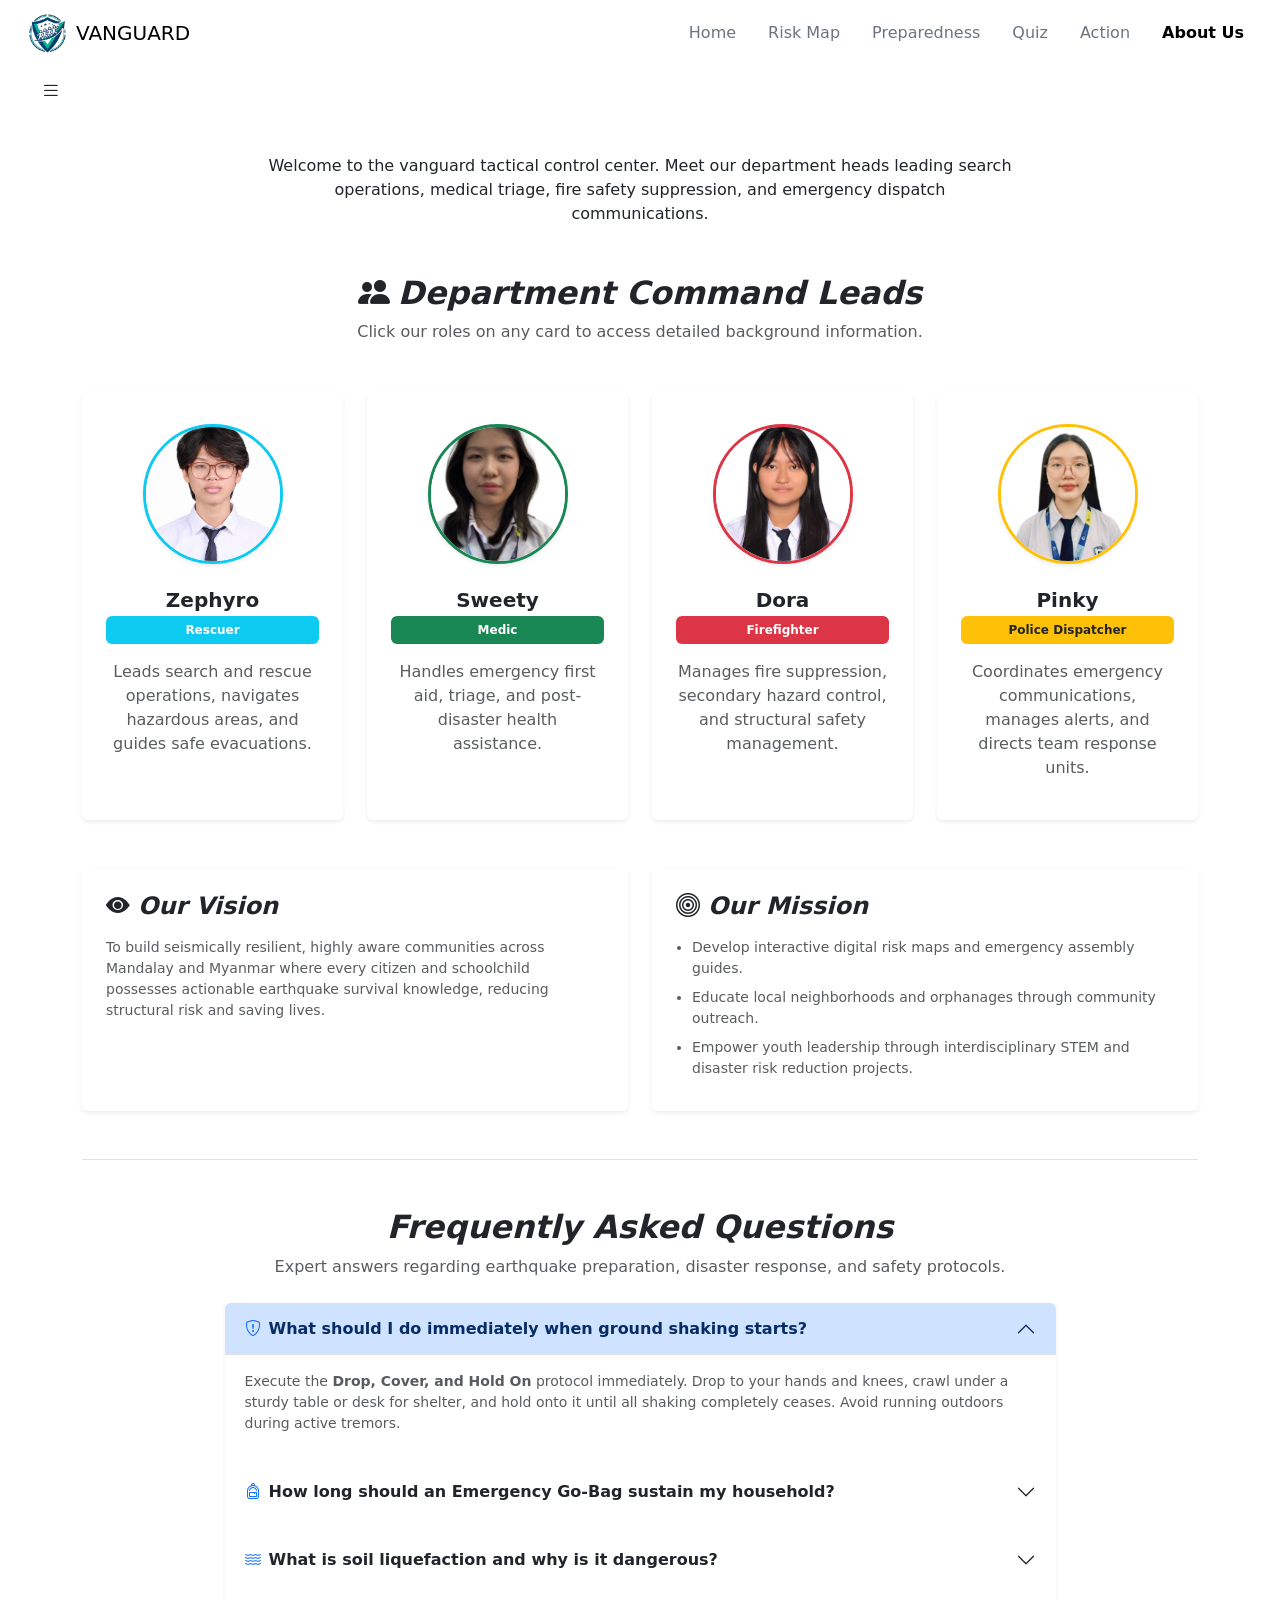
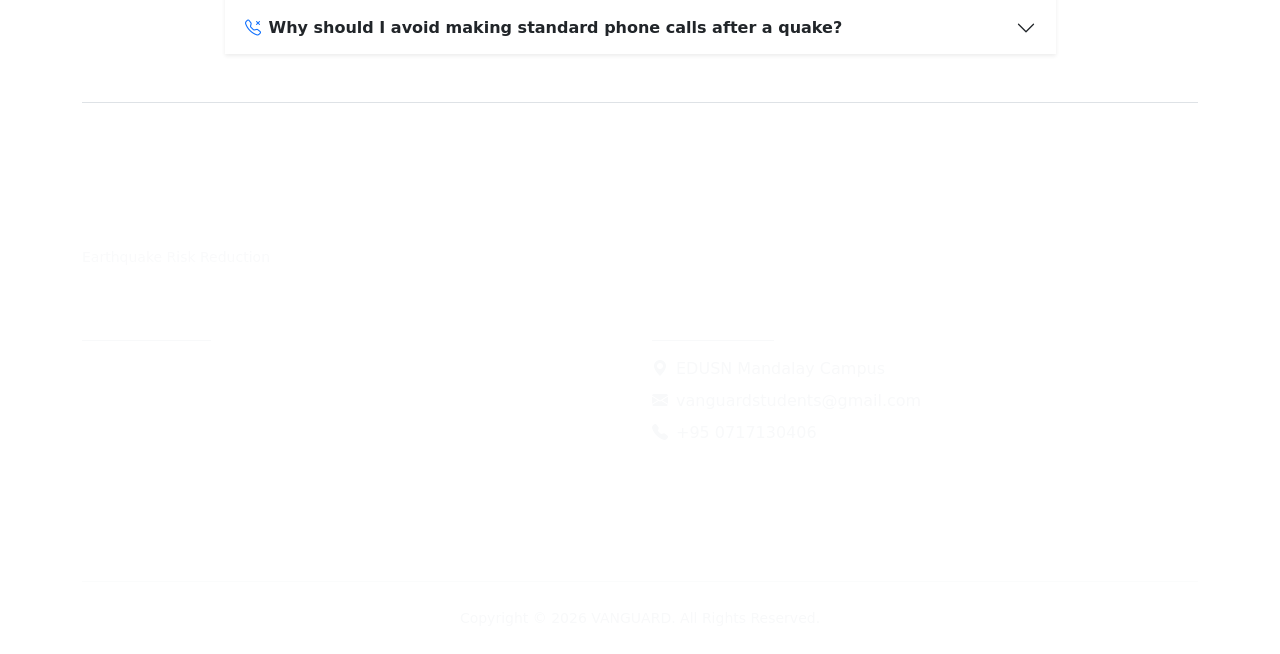
==== pages/aboutus.html @ becb5d5d "Add files via upload" ====
<!DOCTYPE html>
<html lang="en">
<head>
  <meta charset="UTF-8">
  <meta name="viewport" content="width=device-width, initial-scale=1.0">
  <title>EARTHQUAKE RISK REDUCTION</title>
  <link rel="stylesheet" href="https://cdn.jsdelivr.net/npm/bootstrap@5.3.3/dist/css/bootstrap.min.css">
  <link rel="stylesheet" href="https://cdn.jsdelivr.net/npm/bootstrap-icons@1.11.3/font/bootstrap-icons.min.css">
  <link rel="stylesheet" href="https://unpkg.com/aos@2.3.1/dist/aos.css">
  <script src="https://cdn.jsdelivr.net/npm/bootstrap@5.3.3/dist/js/bootstrap.bundle.min.js"></script>
  <script src="https://unpkg.com/aos@2.3.1/dist/aos.js"></script>
  <link rel="stylesheet" href="../style.css">
  <link rel="shortcut icon" href="../media/logo.png">
</head>
<body class="background" data-bs-spy="scroll" data-bs-target="#aboutNavbar" data-bs-root-margin="0px 0px -40%" data-bs-smooth-scroll="true">

  <!-- NAVBAR -->
  <nav class="navbar navbar-expand-lg sticky-top px-2 px-sm-3" id="aboutNavbar" data-aos="fade-down">
    <div class="container-fluid">
      <a class="navbar-brand d-flex align-items-center gap-2" href="../index.html">
        <img src="../media/logo.png" alt="logo" width="40" height="40" class="img-fluid">
        <span>VANGUARD</span>
      </a>

      <button class="navbar-toggler border-0" type="button" data-bs-toggle="collapse" data-bs-target="#navMenu" aria-controls="navMenu" aria-expanded="false" aria-label="Toggle navigation">
        <span class="navbar-toggler-icon"></span>
      </button>

      <div class="collapse navbar-collapse" id="navMenu">
        <ul class="navbar-nav ms-auto flex-column flex-lg-row gap-2 gap-lg-3 fw-medium my-2 my-lg-0">
          <li class="nav-item"><a class="nav-link text-secondary" href="../index.html">Home</a></li>
          <li class="nav-item"><a class="nav-link text-secondary" href="riskmap.html">Risk Map</a></li>
          <li class="nav-item"><a class="nav-link text-secondary" href="preparedness.html">Preparedness</a></li>
          <li class="nav-item"><a class="nav-link text-secondary" href="quiz.html">Quiz</a></li>
          <li class="nav-item"><a class="nav-link text-secondary" href="action.html">Action</a></li>
          <li class="nav-item"><a class="nav-link active text-dark-blue fw-bold" href="aboutus.html">About Us</a></li>
  
        </ul>
      </div>
    </div>
  </nav>

  <!-- MENU TOGGLE -->
  <div class="text-center position-relative px-3">
    
    <div class="hero-menu-toggle px-2 d-none d-lg-block">
      <button class="btn rounded-pill px-3 py-2 fw-semibold d-flex align-items-center gap-2" type="button" data-bs-toggle="offcanvas" data-bs-target="#offcanvasNavbar">
        <i class="bi bi-list fs-5"></i>
      </button>
    </div>

  </div>


  <!-- OFFCANVAS MENU -->
  <div class="offcanvas offcanvas-end shadow" tabindex="-1" id="offcanvasNavbar">
    <div class="offcanvas-header border-bottom">
      <h5 class="offcanvas-title fw-bold text-dark-blue d-flex align-items-center gap-2">
        <img src="../media/logo.png" alt="logo" width="35" height="35">
        VANGUARD Menu
      </h5>
      <button type="button" class="btn-close" data-bs-dismiss="offcanvas" aria-label="Close"></button>
    </div>
    <div class="offcanvas-body">
      <ul class="navbar-nav justify-content-end flex-grow-1 pe-3">
        <li class="nav-item mb-2"><a class="nav-link" href="#hero-about"><i class="bi bi-stars me-2"></i>Magical Command Hub</a></li>
        <li class="nav-item mb-2"><a class="nav-link" href="#team-section"><i class="bi bi-shield-shaded me-2"></i>Department Command Heads</a></li>
        <li class="nav-item mb-2"><a class="nav-link" href="#faq"><i class="bi bi-question-circle me-2"></i>Frequently Asked Questions</a></li>
      </ul>
      <div class="mt-4 p-3 rounded border shadow-sm">
        <small class="text-muted d-block mb-1">Year 9 PBL Project</small>
        <strong class="text-dark">Earthquake Risk Reduction</strong>
      </div>
    </div>
  </div>

  <main class="container py-4 mt-2 mt-md-3">

    <!-- HERO SECTION -->
    <section class="text-center mb-5" id="hero-about" data-aos="fade-up">
      <p class="col-lg-8 mx-auto lead fs-6">
        Welcome to the vanguard tactical control center. Meet our department heads leading search operations, medical triage, fire safety suppression, and emergency dispatch communications.
      </p>
    </section>

    <!-- DEPARTMENT HEADS TEAM SECTION -->
    <section class="mb-5" id="team-section" data-aos="fade-up">
      <div class="text-center mb-5">
        <h2 class="fw-bold text-dark-blue fst-italic"><i class="bi bi-people-fill me-2"></i>Department Command Leads</h2>
        <p class="text-muted">Click our roles on any card to access detailed background information.</p>
      </div>

      <div class="row g-4">
        
        <!-- ZEPHYRO -->
        <div class="col-sm-6 col-lg-3" data-aos="zoom-in" data-aos-delay="100">
          <div class="card h-100 border-0 shadow-sm text-center p-3">
            <div class="position-relative mx-auto my-3 overflow-hidden rounded-circle border border-3 border-info shadow-sm" style="width: 140px; height: 140px;">
              <img src="../media/Zephyro.jpg" class="w-100 h-100" style="object-fit: cover;" alt="Zephyro">
            </div>
            <div class="card-body p-2 d-flex flex-column">
              <h5 class="fw-bold text-dark mb-1">Zephyro</h5>
              <span class="badge bg-info text-white fw-bold mb-3 py-2" data-bs-toggle="modal" data-bs-target="#zephyroModal">Rescuer </span>
              <p class="text-muted extra-small flex-grow-1">Leads search and rescue operations, navigates hazardous areas, and guides safe evacuations.</p>
            </div>
          </div>
        </div>

        <!-- SWEETY -->
        <div class="col-sm-6 col-lg-3" data-aos="zoom-in" data-aos-delay="200">
          <div class="card h-100 border-0 shadow-sm text-center p-3">
            <div class="position-relative mx-auto my-3 overflow-hidden rounded-circle border border-3 border-success shadow-sm" style="width: 140px; height: 140px;">
              <img src="../media/Sweety.jpg" class="w-100 h-100" style="object-fit: cover;" alt="Sweety">
            </div>
            <div class="card-body p-2 d-flex flex-column">
              <h5 class="fw-bold text-dark mb-1">Sweety</h5>
              <span class="badge bg-success text-white fw-bold mb-3 py-2" data-bs-target="#sweetyModal" data-bs-toggle="modal">Medic </span>
              <p class="text-muted extra-small flex-grow-1">Handles emergency first aid, triage, and post-disaster health assistance.</p>
            </div>
          </div>
        </div>

        <!-- DORA -->
        <div class="col-sm-6 col-lg-3" data-aos="zoom-in" data-aos-delay="300">
          <div class="card h-100 border-0 shadow-sm text-center p-3">
            <div class="position-relative mx-auto my-3 overflow-hidden rounded-circle border border-3 border-danger shadow-sm" style="width: 140px; height: 140px;">
              <img src="../media/Dora.jpg" class="w-100 h-100" style="object-fit: cover;" alt="Dora">
            </div>
            <div class="card-body p-2 d-flex flex-column">
              <h5 class="fw-bold text-dark mb-1">Dora</h5>
              <span class="badge bg-danger text-white fw-bold mb-3 py-2" data-bs-toggle="modal" data-bs-target="#doraModal">Firefighter</span>
              <p class="text-muted extra-small flex-grow-1">Manages fire suppression, secondary hazard control, and structural safety management.</p>
            </div>
          </div>
        </div>

        <!-- PINKY -->
        <div class="col-sm-6 col-lg-3" data-aos="zoom-in" data-aos-delay="400">
          <div class="card h-100 border-0 shadow-sm text-center p-3">
            <div class="position-relative mx-auto my-3 overflow-hidden rounded-circle border border-3 border-warning shadow-sm" style="width: 140px; height: 140px;">
              <img src="../media/Pinky.jpg" class="w-100 h-100" style="object-fit: cover;" alt="Pinky">
            </div>
            <div class="card-body p-2 d-flex flex-column">
              <h5 class="fw-bold text-dark mb-1">Pinky</h5>
              <span class="badge bg-warning text-dark fw-bold mb-3 py-2" data-bs-target="#pinkyModal" data-bs-toggle="modal">Police Dispatcher</span>
              <p class="text-muted extra-small flex-grow-1">Coordinates emergency communications, manages alerts, and directs team response units.</p>
            </div>
          </div>
        </div>

      </div>
    </section>

    <section class="mb-5" id="vision-mission" data-aos="fade-up">
      <div class="row g-4">
        <div class="col-md-6" data-aos="fade-right">
          <div class="card p-4 h-100 shadow-sm border-0">
            <h4 class="fw-bold text-dark-blue fst-italic mb-3"><i class="bi bi-eye-fill me-2"></i>Our Vision</h4>
            <p class="text-muted small mb-0">
              To build seismically resilient, highly aware communities across Mandalay and Myanmar where every citizen and schoolchild possesses actionable earthquake survival knowledge, reducing structural risk and saving lives.
            </p>
          </div>
        </div>
        <div class="col-md-6" data-aos="fade-left">
          <div class="card p-4 h-100 shadow-sm border-0">
            <h4 class="fw-bold text-dark-blue fst-italic mb-3"><i class="bi bi-bullseye me-2"></i>Our Mission</h4>
            <ul class="text-muted small ps-3 mb-0">
              <li class="mb-2">Develop interactive digital risk maps and emergency assembly guides.</li>
              <li class="mb-2">Educate local neighborhoods and orphanages through community outreach.</li>
              <li class="mb-2">Empower youth leadership through interdisciplinary STEM and disaster risk reduction projects.</li>
            </ul>
          </div>
        </div>
      </div>
    </section>

    <!-- FAQ SECTION -->
    <section class="py-5 border-top border-bottom mb-5" id="faq" data-aos="fade-up">
      <div class="text-center mb-4">
        <h2 class="fw-bold text-dark-blue fst-italic">Frequently Asked Questions</h2>
        <p class="text-muted">Expert answers regarding earthquake preparation, disaster response, and safety protocols.</p>
      </div>

      <div class="row justify-content-center">
        <div class="col-lg-9">
          <div class="accordion shadow-sm" id="faqAccordion">
            
            <div class="accordion-item border-0 mb-3 rounded overflow-hidden border">
              <h2 class="accordion-header">
                <button class="accordion-button fw-bold" type="button" data-bs-toggle="collapse" data-bs-target="#faqOne">
                  <i class="bi bi-shield-exclamation text-primary me-2"></i> What should I do immediately when ground shaking starts?
                </button>
              </h2>
              <div id="faqOne" class="accordion-collapse collapse show" data-bs-parent="#faqAccordion">
                <div class="accordion-body text-muted small">
                  Execute the <strong>Drop, Cover, and Hold On</strong> protocol immediately. Drop to your hands and knees, crawl under a sturdy table or desk for shelter, and hold onto it until all shaking completely ceases. Avoid running outdoors during active tremors.
                </div>
              </div>
            </div>

            <div class="accordion-item border-0 mb-3 rounded overflow-hidden border">
              <h2 class="accordion-header">
                <button class="accordion-button collapsed fw-bold" type="button" data-bs-toggle="collapse" data-bs-target="#faqTwo">
                  <i class="bi bi-backpack text-primary me-2"></i> How long should an Emergency Go-Bag sustain my household?
                </button>
              </h2>
              <div id="faqTwo" class="accordion-collapse collapse" data-bs-parent="#faqAccordion">
                <div class="accordion-body text-muted small">
                  Your go-bag should contain at least <strong>72 hours (3 days)</strong> of self-sufficiency supplies, including 1 gallon of drinking water per person daily, non-perishable food items, first-aid supplies, flashlights, and vital personal documents.
                </div>
              </div>
            </div>

            <div class="accordion-item border-0 mb-3 rounded overflow-hidden border">
              <h2 class="accordion-header">
                <button class="accordion-button collapsed fw-bold" type="button" data-bs-toggle="collapse" data-bs-target="#faqThree">
                  <i class="bi bi-water text-primary me-2"></i> What is soil liquefaction and why is it dangerous?
                </button>
              </h2>
              <div id="faqThree" class="accordion-collapse collapse" data-bs-parent="#faqAccordion">
                <div class="accordion-body text-muted small">
                  Soil liquefaction happens when saturated, loose soil temporarily loses its solid strength during heavy ground shaking and behaves like thick quicksand, causing heavy buildings and infrastructure to sink or tip over.
                </div>
              </div>
            </div>

            <div class="accordion-item border-0 rounded overflow-hidden border">
              <h2 class="accordion-header">
                <button class="accordion-button collapsed fw-bold" type="button" data-bs-toggle="collapse" data-bs-target="#faqFour">
                  <i class="bi bi-telephone-x text-primary me-2"></i> Why should I avoid making standard phone calls after a quake?
                </button>
              </h2>
              <div id="faqFour" class="accordion-collapse collapse" data-bs-parent="#faqAccordion">
                <div class="accordion-body text-muted small">
                  Cellular networks easily get jammed immediately after major earthquakes due to sudden call volume spikes. Use text messaging (SMS) or internet data apps instead to preserve bandwidth for emergency responders.
                </div>
              </div>
            </div>

          </div>
        </div>
      </div>
    </section>


  </main>



  <!-- TEAM MEMBER MODALS -->

  <!-- ZEPHYRO MODAL -->
  <div class="modal fade" id="zephyroModal" tabindex="-1" aria-hidden="true">
    <div class="modal-dialog modal-dialog-centered">
      <div class="modal-content border-0 rounded-4 shadow-lg">
        <div class="modal-header border-bottom">
          <h5 class="modal-title fw-bold text-info"><i class="bi bi-shield-fill-check me-2"></i>Zephyro — Head of Search & Rescue</h5>
          <button type="button" class="btn-close" data-bs-dismiss="modal" aria-label="Close"></button>
        </div>
        <div class="modal-body">
          <div class="text-center mb-3">
            <img src="../media/Zephyro.jpg" class="rounded-circle border border-3 border-info" width="110" height="110" style="object-fit: cover;" alt="Zephyro">
            <h5 class="fw-bold mt-2 mb-0">Zephyro</h5>
            <span class="badge bg-info px-3 py-1 mt-1">Rescuer & Tactical Operations Lead</span>
          </div>
          <h6 class="fw-bold text-dark mt-3">Department Responsibilities:</h6>
          <ul class="text-muted small ps-3">
            <li class="mb-1">Leads tactical search and rescue operations across damaged structures.</li>
            <li class="mb-1">Navigates hazardous debris fields and unstable seismic zones.</li>
            <li class="mb-1">Guides civilian evacuation routes toward safe stadium assembly points.</li>
          </ul>
        </div>
        <div class="modal-footer border-0">
          <button type="button" class="btn btn-secondary btn-sm rounded-pill px-4" data-bs-dismiss="modal">Close</button>
        </div>
      </div>
    </div>
  </div>

  <!-- SWEETY MODAL -->
  <div class="modal fade" id="sweetyModal" tabindex="-1" aria-hidden="true">
    <div class="modal-dialog modal-dialog-centered">
      <div class="modal-content border-0 rounded-4 shadow-lg">
        <div class="modal-header border-bottom">
          <h5 class="modal-title fw-bold text-success"><i class="bi bi-heart-pulse-fill me-2"></i>Sweety — Head of Medical Dept</h5>
          <button type="button" class="btn-close" data-bs-dismiss="modal" aria-label="Close"></button>
        </div>
        <div class="modal-body">
          <div class="text-center mb-3">
            <img src="../media/Sweety.jpg" class="rounded-circle border border-3 border-success" width="110" height="110" style="object-fit: cover;" alt="Sweety">
            <h5 class="fw-bold mt-2 mb-0">Sweety</h5>
            <span class="badge bg-success px-3 py-1 mt-1">Medic & Triage Specialist</span>
          </div>
          <h6 class="fw-bold text-dark mt-3">Department Responsibilities:</h6>
          <ul class="text-muted small ps-3">
            <li class="mb-1">Manages emergency first aid stations and patient triage protocols.</li>
            <li class="mb-1">Provides critical post-disaster health assistance and injury stabilization.</li>
            <li class="mb-1">Coordinates medical supply distribution at regional stadium camps.</li>
          </ul>
        </div>
        <div class="modal-footer border-0">
          <button type="button" class="btn btn-secondary btn-sm rounded-pill px-4" data-bs-dismiss="modal">Close</button>
        </div>
      </div>
    </div>
  </div>

  <!-- DORA MODAL -->
  <div class="modal fade" id="doraModal" tabindex="-1" aria-hidden="true">
    <div class="modal-dialog modal-dialog-centered">
      <div class="modal-content border-0 rounded-4 shadow-lg">
        <div class="modal-header border-bottom">
          <h5 class="modal-title fw-bold text-danger"><i class="bi bi-fire me-2"></i>Dora — Head of Fire Safety</h5>
          <button type="button" class="btn-close" data-bs-dismiss="modal" aria-label="Close"></button>
        </div>
        <div class="modal-body">
          <div class="text-center mb-3">
            <img src="../media/Dora.jpg" class="rounded-circle border border-3 border-danger" width="110" height="110" style="object-fit: cover;" alt="Dora">
            <h5 class="fw-bold mt-2 mb-0">Dora</h5>
            <span class="badge bg-danger px-3 py-1 mt-1">Firefighter & Structural Hazard Lead</span>
          </div>
          <h6 class="fw-bold text-dark mt-3">Department Responsibilities:</h6>
          <ul class="text-muted small ps-3">
            <li class="mb-1">Manages emergency fire suppression caused by ruptured gas lines.</li>
            <li class="mb-1">Controls secondary seismic hazards like electrical shorts and chemical spills.</li>
            <li class="mb-1">Conducts structural safety assessments on damaged urban buildings.</li>
          </ul>
        </div>
        <div class="modal-footer border-0">
          <button type="button" class="btn btn-secondary btn-sm rounded-pill px-4" data-bs-dismiss="modal">Close</button>
        </div>
      </div>
    </div>
  </div>

  <!-- PINKY MODAL -->
  <div class="modal fade" id="pinkyModal" tabindex="-1" aria-hidden="true">
    <div class="modal-dialog modal-dialog-centered">
      <div class="modal-content border-0 rounded-4 shadow-lg">
        <div class="modal-header border-bottom">
          <h5 class="modal-title fw-bold text-warning text-dark"><i class="bi bi-broadcast me-2"></i>Pinky — Head of Comms</h5>
          <button type="button" class="btn-close" data-bs-dismiss="modal" aria-label="Close"></button>
        </div>
        <div class="modal-body">
          <div class="text-center mb-3">
            <img src="../media/Pinky.jpg" class="rounded-circle border border-3 border-warning" width="110" height="110" style="object-fit: cover;" alt="Pinky">
            <h5 class="fw-bold mt-2 mb-0">Pinky</h5>
            <span class="badge bg-warning text-dark px-3 py-1 mt-1">Police Dispatcher & Communications Lead</span>
          </div>
          <h6 class="fw-bold text-dark mt-3">Department Responsibilities:</h6>
          <ul class="text-muted small ps-3">
            <li class="mb-1">Coordinates emergency communications and public safety broadcasts.</li>
            <li class="mb-1">Manages live hazard alerts and emergency warning feeds.</li>
            <li class="mb-1">Directs tactical response units and field dispatch communications.</li>
          </ul>
        </div>
        <div class="modal-footer border-0">
          <button type="button" class="btn btn-secondary btn-sm rounded-pill px-4" data-bs-dismiss="modal">Close</button>
        </div>
      </div>
    </div>
  </div>

  <!-- FOOTER -->
  <footer class="py-4 text-white mt-5" data-aos="fade">
    <div class="container">
      <div class="row mb-4 text-center text-md-start">
        <div class="col-12">
          <p class="text-light opacity-75 small">Earthquake Risk Reduction</p>
        </div>
      </div>

      <div class="row text-center text-md-start">
        <div class="col-md-6 mb-4 mb-md-0">
          <h5 class="fw-bold mb-3 border-bottom border-light pb-2 d-inline-block">Quick Links</h5>
          <ul class="list-unstyled">
            <li class="mb-2"><a href="../index.html" class="text-white text-decoration-none hover-link">Home</a></li>
            <li class="mb-2"><a href="riskmap.html" class="text-white text-decoration-none hover-link">Risk Map</a></li>
            <li class="mb-2"><a href="preparedness.html" class="text-white text-decoration-none hover-link">Preparedness</a></li>
            <li class="mb-2"><a href="quiz.html" class="text-white text-decoration-none hover-link">Quiz</a></li>
            <li class="mb-2"><a href="action.html" class="text-white text-decoration-none hover-link">Action</a></li>
            <li class="mb-2"><a href="aboutus.html" class="text-white text-decoration-none hover-link">About Us</a></li>
          </ul>
        </div>

        <div class="col-md-6">
          <h5 class="fw-bold mb-3 border-bottom border-light pb-2 d-inline-block">Contact Us</h5>
          <ul class="list-unstyled text-light">
            <li class="mb-2"><i class="bi bi-geo-alt-fill me-2"></i>EDUSN Mandalay Campus</li>
            <li class="mb-2"><i class="bi bi-envelope-fill me-2"></i>vanguardstudents@gmail.com</li>
            <li class="mb-2"><i class="bi bi-telephone-fill me-2"></i>+95 0717130406</li>
          </ul>
        </div>
      </div>

      <hr class="my-4 border-light opacity-50">

      <div class="row">
        <div class="col-12 text-center">
          <small class="text-light">Copyright &copy; 2026 VANGUARD. All Rights Reserved.</small>
        </div>
      </div>
    </div>
  </footer>

  <script>
    // Initialize AOS
    AOS.init({
      duration: 800,
      once: true,
      offset: 100
    });
  </script>
</body>
</html>
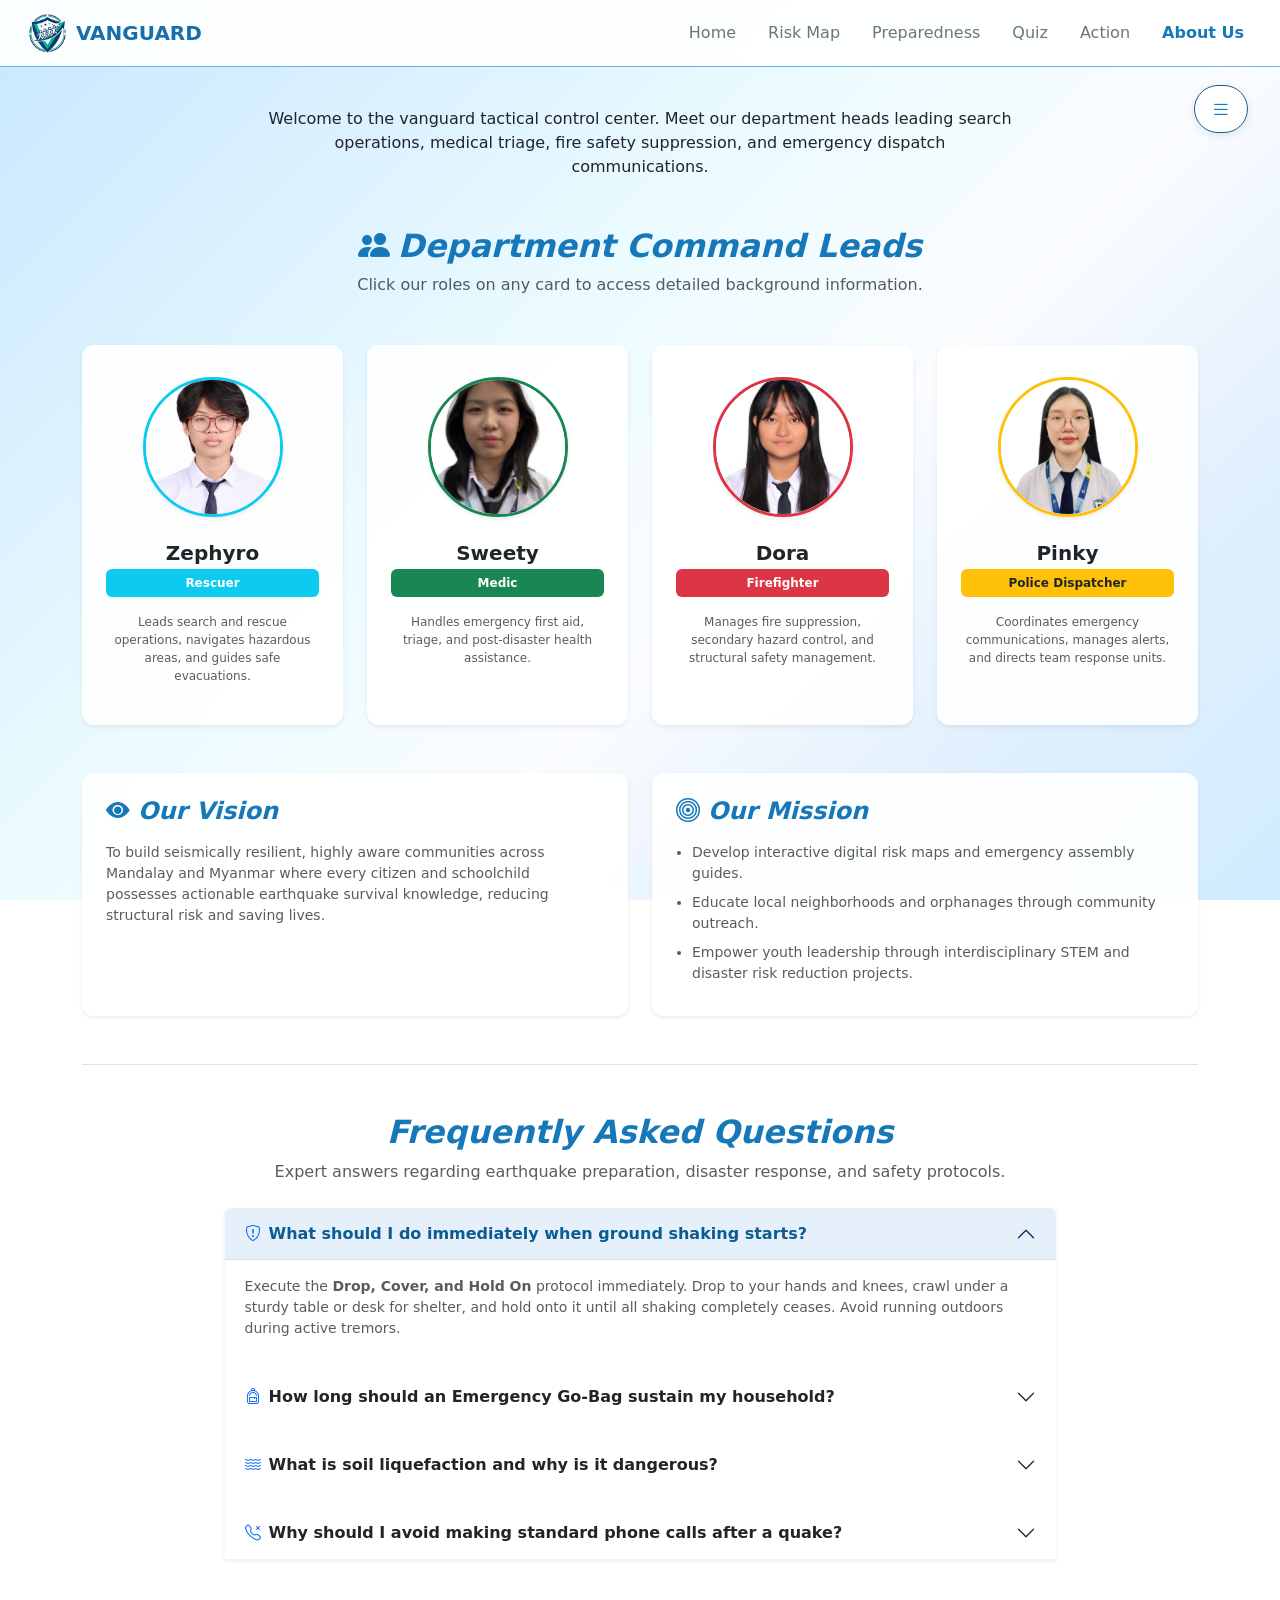
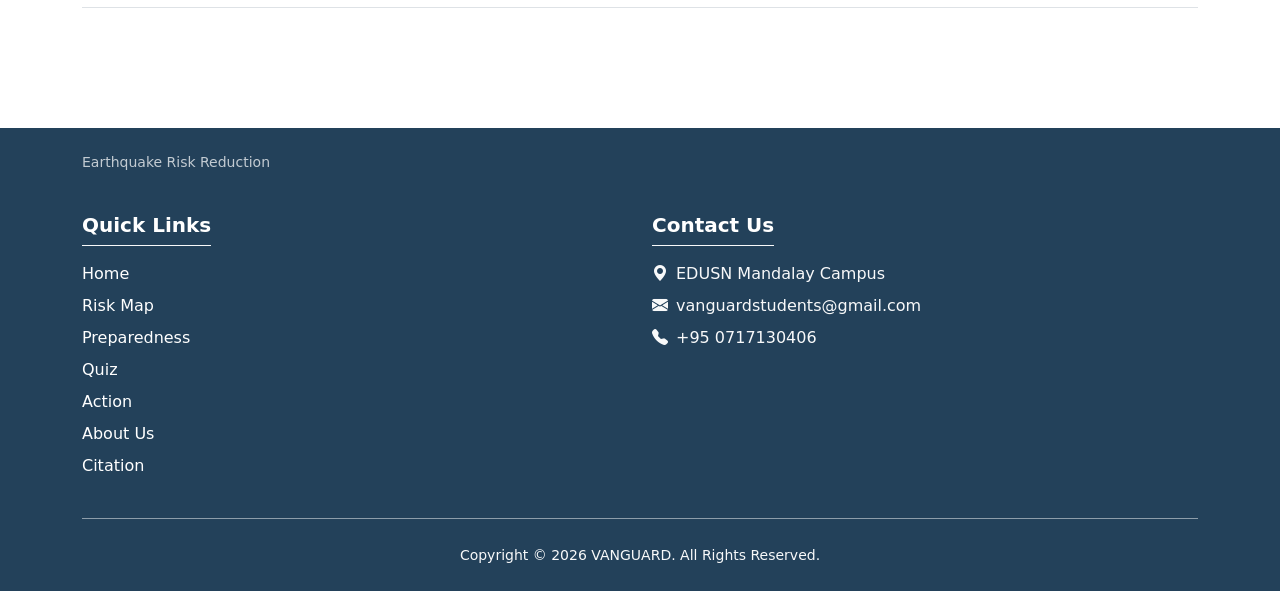
==== commit 3d617c5a: "aboutus.html" ====
--- a/pages/aboutus.html
+++ b/pages/aboutus.html
@@ -380,6 +380,7 @@
             <li class="mb-2"><a href="quiz.html" class="text-white text-decoration-none hover-link">Quiz</a></li>
             <li class="mb-2"><a href="action.html" class="text-white text-decoration-none hover-link">Action</a></li>
             <li class="mb-2"><a href="aboutus.html" class="text-white text-decoration-none hover-link">About Us</a></li>
+            <li class="mb-2"><a href="../citation.docx" class="text-white text-decoration-none hover-link">Citation</a></li>
           </ul>
         </div>
 
@@ -412,4 +413,4 @@
     });
   </script>
 </body>
-</html>+</html>
--- a/style.css
+++ b/style.css
@@ -0,0 +1,278 @@
+/* Vanguard Earthquake Risk Reduction*/
+.navbar {
+  background-color: rgba(255, 255, 255, 0.92);
+  backdrop-filter: blur(10px);
+  border-bottom: 1px solid rgba(13, 134, 215, 0.635);
+  z-index: 1020;
+}
+
+.navbar-brand {
+  font-weight: 700;
+  color: #176faa;
+}
+
+.text-dark-blue {
+  color: #1778b9 !important;
+}
+
+.bg-dark-blue {
+  background-color: #1495ec !important;
+}
+
+.hero-section {
+  position: relative;
+  background: url('media/beforeafter.jpg') center/cover no-repeat; 
+  padding: 70px 0 50px 0;
+  border-bottom: 1px solid #c7e7ff;
+}
+
+.hero-menu-toggle {
+  position: absolute;
+  top: 18px;
+  right: 24px;
+  z-index: 10;
+}
+
+.hero-menu-toggle .btn {
+  background-color: rgba(255, 255, 255, 0.9);
+  border: 1px solid #155e8e;
+  color: #0e7bc4;
+  box-shadow: 0 2px 8px rgba(11, 60, 93, 0.12);
+  transition: all 0.25s ease;
+}
+
+.hero-menu-toggle .btn:hover {
+  background-color: #0973ba;
+  color: white;
+  transform: translateY(-2px);
+}
+
+.btn-dark-blue, .btn-primary {
+  background-color: rgba(255, 255, 255, 0.9);
+  color: #158ddc;
+  border: 1px solid #0e78be;
+  font-weight: 600;
+  transition: all 0.25s ease;
+}
+
+.btn-dark-blue:hover, .btn-primary:hover {
+  background-color: #0c72b7;
+  color: white;
+  transform: translateY(-2px);
+}
+
+.btn-blue {
+  background-color: #0d7ac2;
+  color: white;
+  border-radius: 8px;
+  border: none;
+  transition: all 0.25s ease;
+}
+
+.btn-blue:hover {
+  background-color: #062338;
+  color: #ffffff;
+  transform: translateY(-2px);
+  box-shadow: 0 4px 10px rgb(11, 127, 205);
+}
+
+.side-btn {
+  min-width: 140px;
+  box-shadow: 0 4px 12px rgba(13, 134, 226, 0.66);
+  font-weight: 600;
+}
+
+.card {
+  background-color: rgba(255, 255, 255, 0.9);
+  backdrop-filter: blur(8px);
+  border: 1px solid rgba(255, 255, 255, 0.9);
+  border-radius: 12px;
+  transition: transform 0.25s ease, box-shadow 0.25s ease;
+}
+
+.card:hover {
+  transform: translateY(-4px);
+  box-shadow: 0 10px 25px rgba(11, 136, 219, 0.804);
+}
+
+.progress {
+  height: 12px;
+  border-radius: 6px;
+  background-color: #eff6ff;
+}
+
+.accordion-button:not(.collapsed) {
+  background-color: #E6F0FA;
+  color: #0b5c92;
+}
+
+footer {
+  background-color: rgb(35, 65, 90);
+}
+
+.background {
+  min-height: 100vh;
+  background: linear-gradient(
+    135deg, 
+    #c7e7ff 0%,
+    #d9f0ff 20%, 
+    #ebfbff 40%, 
+    #fafcff 60%, 
+    #e0effd 80%, 
+    #d0ecff 100%
+  );
+  background-attachment: fixed;
+}
+
+.seemore {
+  background-color: #0d6dae; 
+  color: white;
+  border: none;
+  font-size: 1rem;
+  box-shadow: 0 4px 6px rgba(11, 60, 93, 0.15);
+  transition: all 0.3s ease;
+  text-decoration: none;
+  display: inline-flex;
+  align-items: center;
+  gap: 6px;
+}
+
+.seemore:hover {
+  background-color: #045691;
+  color: white;
+  transform: translateY(-2px);
+  box-shadow: 0 6px 12px rgba(11, 60, 93, 0.25);
+}
+
+/* Risk Map */
+.map-container {
+  height: 480px;
+  width: 100%;
+  z-index: 1;
+}
+
+.custom-zoom-controls {
+  position: absolute;
+  top: 15px;
+  left: 15px;
+  z-index: 1000;
+  display: flex;
+  flex-direction: column;
+  gap: 5px;
+}
+
+.custom-zoom-controls .btn {
+  width: 36px;
+  height: 36px;
+  font-weight: bold;
+  display: flex;
+  align-items: center;
+  justify-content: center;
+  border-radius: 6px;
+}
+
+.dot {
+  width: 16px;
+  height: 16px;
+  border-radius: 50%;
+  display: inline-block;
+  flex-shrink: 0;
+}
+
+.card-img-custom {
+  height: 180px;
+  object-fit: cover;
+  width: 100%;
+}
+
+.extra-small {
+  font-size: 0.75rem;
+}
+
+/* RESPONSIVE FIXES */
+@media (max-width: 991.98px) {
+  .hero-section {
+    padding: 60px 0 40px 0;
+  }
+  .map-container {
+    height: 380px;
+  }
+  .offcanvas {
+    width: 300px !important;
+  }
+}
+
+@media (max-width: 767.98px) {
+  .hero-menu-toggle {
+    position: static;
+    margin-bottom: 1rem;
+    display: flex;
+    justify-content: flex-end;
+  }
+  .map-container {
+    height: 320px;
+  }
+}
+
+@media (max-width: 575.98px) {
+  .map-container {
+    height: 280px;
+  }
+  .card-img-custom {
+    height: 160px;
+  }
+}
+
+/* Hero section for Quiz Page */
+.quiz-hero-section {
+  position: relative;
+  background: url('media/blue.jpg') center/cover no-repeat; height: 100%; 
+  border-bottom: 1px solid rgba(11, 60, 93, 0.2);
+  padding: 70px 0 50px 0;
+}
+
+/* Option Row Hover  */
+.option-row {
+  transition: all 0.2s ease;
+  border-color: #e2e8f0 !important;
+}
+
+.option-row:hover {
+  background-color: #f8fafc !important;
+  border-color: #94a3b8 !important;
+}
+
+/* Correct Answer */
+.option-row.correct-selected {
+  background-color: #d1fae5 !important;
+  border-color: #34d399 !important;
+}
+
+.option-row.correct-selected label {
+  color: #065f46 !important;
+  font-weight: 600;
+}
+
+/* Incorrect Answer Highlight  */
+.option-row.incorrect-selected {
+  background-color: #fee2e2 !important;
+  border-color: #f87171 !important;
+}
+
+.option-row.incorrect-selected label {
+  color: #991b1b !important;
+  font-weight: 600;
+}
+
+/* after answering */
+.soft-feedback-success {
+  background-color: #d1fae5 !important;
+  color: #065f46 !important;
+  border: 1px solid #34d399;
+}
+
+.soft-feedback-danger {
+  background-color: #fee2e2 !important;
+  color: #991b1b !important;
+  border: 1px solid #f87171;
+}
